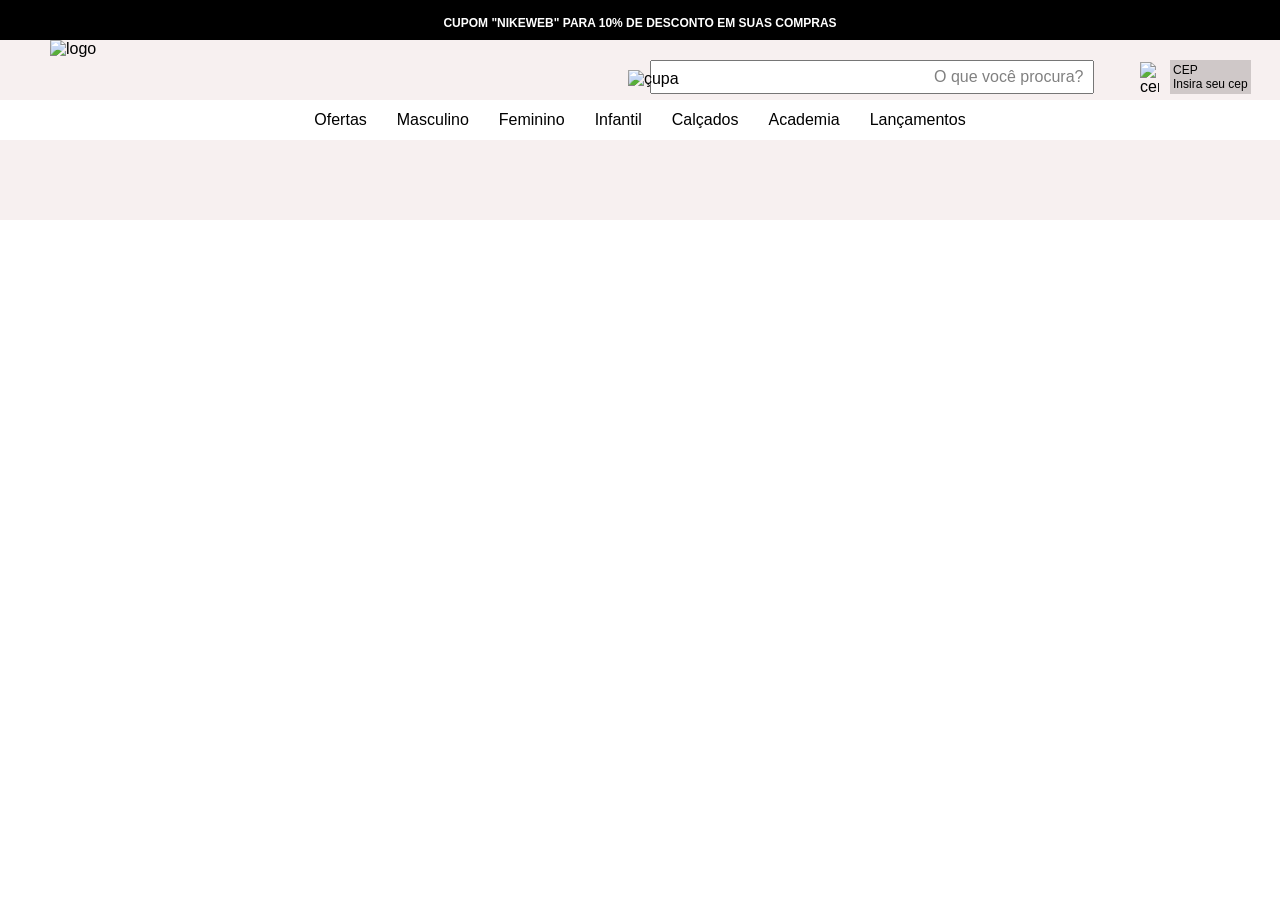
==== menu.html @ 57177dfc "criaçao da branch ofertas" ====
<!DOCTYPE html>
<html lang="pt-br">
<head>
    <meta charset="UTF-8">
    <meta name="viewport" content="width=device-width, initial-scale=1.0">
    <title>Nike.com</title>
    <link rel = "stylesheet" href="css/menu.css">
    <link rel ="shortcut icon" href="Site__Nike.html/imagens/camisa.jfif">
</head>
<body>
    <header>
        <div class="cabecalhopreto">
            <div class = "cupom">
                <h1><b>CUPOM "NIKEWEB" PARA 10% DE DESCONTO EM SUAS COMPRAS</b></h1>
            </div>

        </div>
        <div class= "cabecalhobranco">
            <img class = "logo" src="../Site__Nike.html/imagens/nike.png" alt = "logo">
            <input class="pesquisa" type="email"><a class="pesquisa1" href="#" target="_blank">O que você procura?</a>
            <img class="lupa" src="../Site__Nike.html/imagens/lupa.png" alt="çupa">
            <img class="cep" src="../Site__Nike.html/imagens/localização.png" alt="cep">
            <div class="cep1">
                <p><a class= "cep2" href="#" target=_blank >CEP</a></p>
                <p><a class="cep2" href="#" target=_blank >Insira seu cep</a></p>
            </div>
            <a href="#" ><img class="brasil" src="../Site__Nike.html/imagens/brasilflag.png" alt = "Brasilflag"></a>
        </div>
        <div class="menu">
            <div><a class="link1" href="ofertas.html" target="_blank">Ofertas</a></div>
            <div><a class="link1" href="#" target="_blank">Masculino</a></div>
            <div><a class="link1" href="#" target="_blank">Feminino</a></div>
            <div><a class="link1" href="#" target="_blank">Infantil</a></div>
            <div><a class="link1" href="#" target="_blank">Calçados</a></div>
            <div><a class="link1" href="#" target="_blank">Academia</a></div>
            <div><a class="link1" href="#" target="_blank">Lançamentos</a></div>
        </div>
        <div class="publicidade">

        </div>

    </header>

    <main>

    </main>

    <footer>

    </footer>
    
</body>
</html>
---- css/menu.css ----
*{
    margin:0px;
    padding:0px;
    box-sizing: 0px;
}
body {
    font-family: Arial, Helvetica, sans-serif;
}
.cabecalhopreto{
    position: relative;
    background-color: black;
    height: 40px;
}
.cupom{
    position: relative;
    color: white;
    font-size: 6px;
    display: flex;
    align-items: center;
    justify-content: center;
    top:15.5px

    
}
.cabecalhobranco{
    position: relative;
    background-color: rgb(247, 240, 240);
    height: 60px;
}
.logo {
    position: absolute;
    width:5%;
    height:120%;
    left:50px;
}
.lupa{
    position:relative;
    width: 1%;
    height:25%;
    top:22px;
    left:30px;
}
.pesquisa{
    position: relative;
    left:650px;
    height: 30px;
    width: 440px;
    top:20px;
    
}
.cep{
    position:absolute;
    width: 1.5%;
    height:50%;
    left:1140px;
    top:22px;
}
.cep1{
    position:absolute;
    font-size:12px;
    left:1170px;
    top:20px;
    padding: 3px;
    background-color:rgb(207, 200, 200);
}
.cep2{
    color:black;
    text-decoration: none;
}
.cep2:hover{
    color:red
}
.brasil{
    position: absolute;
    width: 2%;
    height: 30%;
    left:1300px;
    top:25px;

}
.pesquisa1{
    position: relative;
    left:490px;
    top:20px;
    text-decoration: none;
    color:gray;
}
.menu{
    position: relative;
    background-color: white;
    height:40px;
    display: flex;
    flex-direction: row;
    flex-wrap: wrap;
    justify-content: center;
    align-items: center;
}
.link1{
    margin: 10px;
    padding: 5px;
    
    color: black;
    text-decoration: none;

}
.link1:hover{
    background-color: rgb(204, 193, 193);
    color:rgb(245, 9, 9)


}
.publicidade{
    position: relative;
    background-color: rgb(247, 240, 240);
    height:80px;
    
}
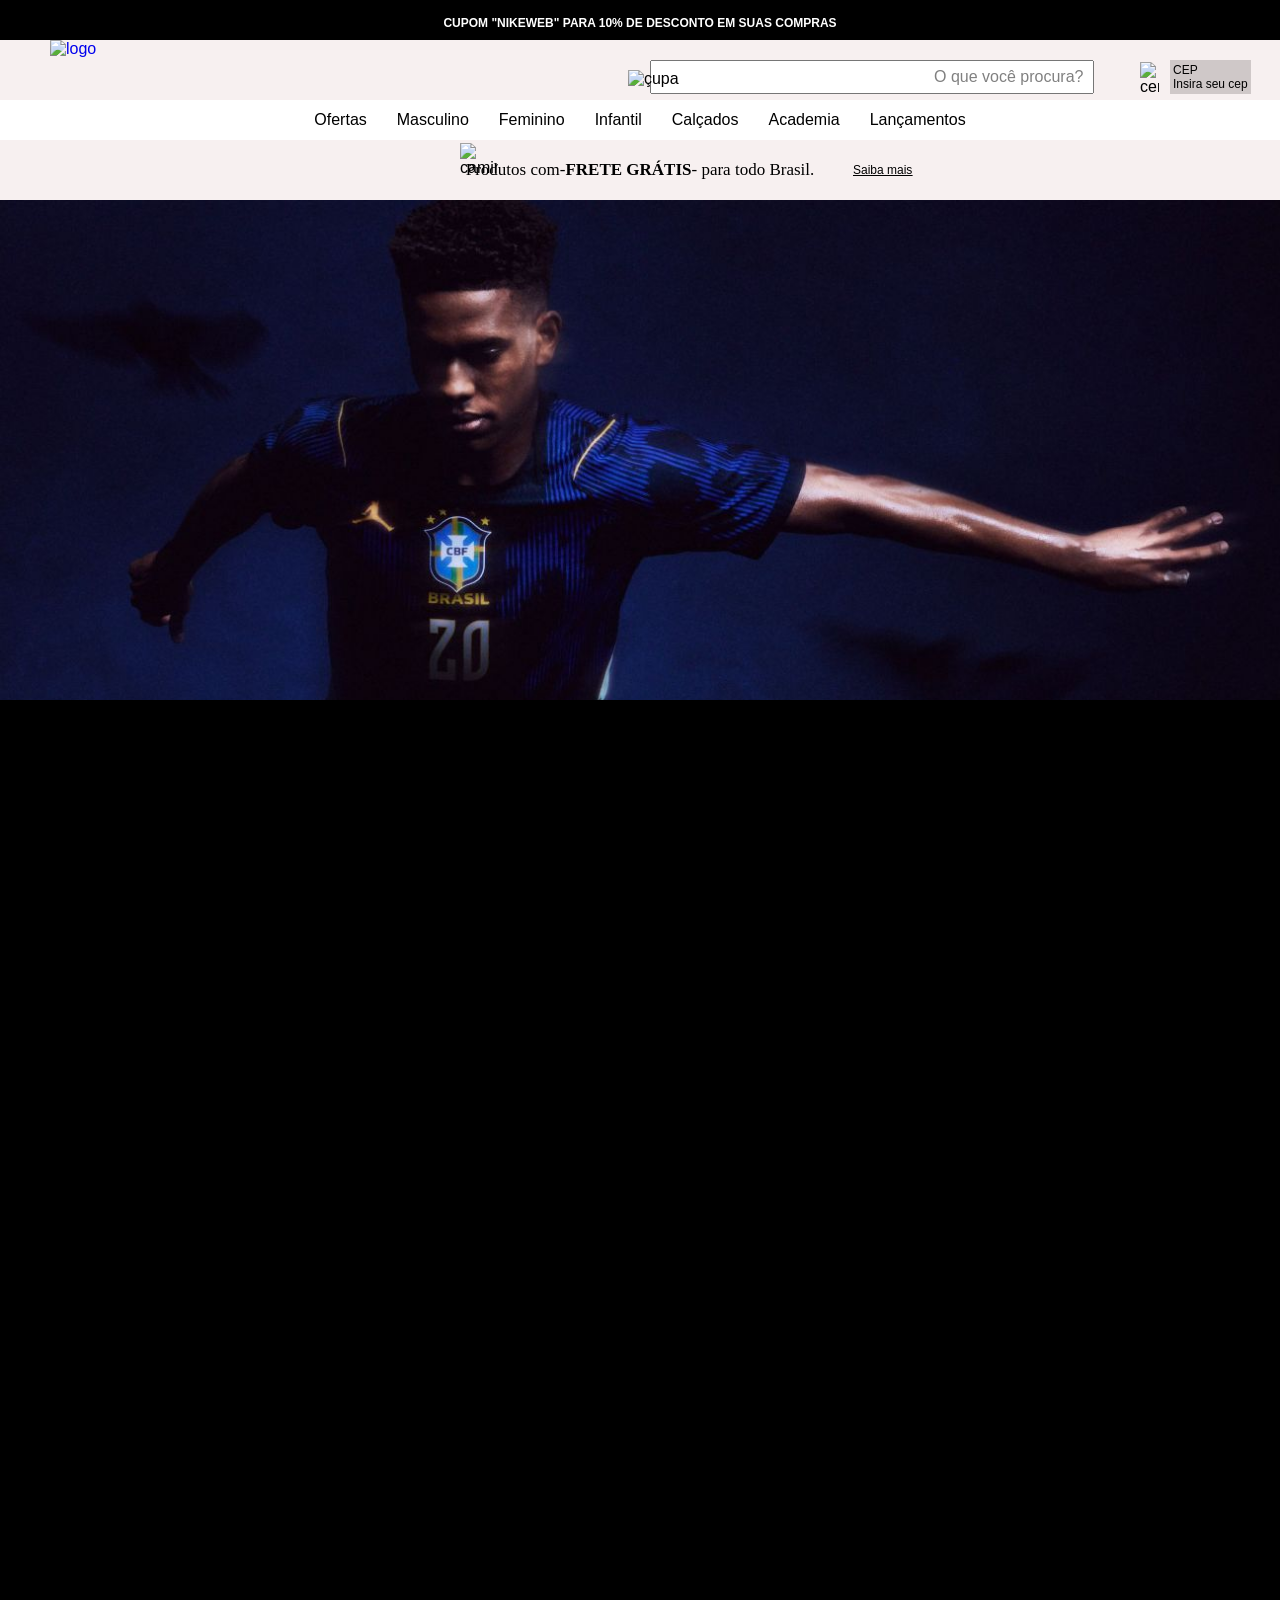
==== commit de4a544c: "desenvolvendo" ====
--- a/menu.html
+++ b/menu.html
@@ -16,7 +16,7 @@
 
         </div>
         <div class= "cabecalhobranco">
-            <img class = "logo" src="../Site__Nike.html/imagens/nike.png" alt = "logo">
+            <a href="menu.html"><img class="logo" src = "../Site__Nike.html/imagens/nike.png" alt="logo"></a> 
             <input class="pesquisa" type="email"><a class="pesquisa1" href="#" target="_blank">O que você procura?</a>
             <img class="lupa" src="../Site__Nike.html/imagens/lupa.png" alt="çupa">
             <img class="cep" src="../Site__Nike.html/imagens/localização.png" alt="cep">
@@ -27,7 +27,7 @@
             <a href="#" ><img class="brasil" src="../Site__Nike.html/imagens/brasilflag.png" alt = "Brasilflag"></a>
         </div>
         <div class="menu">
-            <div><a class="link1" href="ofertas.html" target="_blank">Ofertas</a></div>
+            <div><a class="link1" href="#" target="_blank">Ofertas</a></div>
             <div><a class="link1" href="#" target="_blank">Masculino</a></div>
             <div><a class="link1" href="#" target="_blank">Feminino</a></div>
             <div><a class="link1" href="#" target="_blank">Infantil</a></div>
@@ -36,16 +36,22 @@
             <div><a class="link1" href="#" target="_blank">Lançamentos</a></div>
         </div>
         <div class="publicidade">
+            <img class = "caminhao" src = "../Site__Nike.html/imagens/caminhao.png" alt="caminhao">
+            <div class = "frete">Produtos com- <b>FRETE GRÁTIS</b>- para todo Brasil.</div>
+            <div class="saibamais"><a class = "saibamais1" href="#" target="_blank"><ins>Saiba mais</ins></a></div>
 
         </div>
 
     </header>
 
     <main>
+        <div class="banner">
+
+        </div>
 
     </main>
 
-    <footer>
+    <footer class="rodape">
 
     </footer>
     
--- a/css/menu.css
+++ b/css/menu.css
@@ -2,9 +2,11 @@
     margin:0px;
     padding:0px;
     box-sizing: 0px;
-}
+   }
+
 body {
     font-family: Arial, Helvetica, sans-serif;
+    overflow-x: hidden;
 }
 .cabecalhopreto{
     position: relative;
@@ -112,6 +114,44 @@
 .publicidade{
     position: relative;
     background-color: rgb(247, 240, 240);
-    height:80px;
+    height:60px;  
     
+}
+.caminhao{
+    position: absolute;
+    width: 3%;
+    height:90%;
+    left: 460px;
+    top:3px
+}
+.frete{
+    position: relative;
+    display: flex;
+    justify-content: center;
+    align-items: center;
+    font-size:17px;
+    font-family: 'Times New Roman', Times, serif;
+    top:20px;
+}
+.saibamais{
+    position: relative;
+    left:853px;
+    top:3px;
+    font-size:12px;
+    color: black;
+}
+.saibamais1{
+    color:black;
+}
+.banner{
+    position: relative;
+    height: 500px;
+    background-image: url("../imagens/camisa.jfif");
+    background-repeat: no-repeat;
+    background-size: cover;
+    background-attachment: inherit;
+}
+.rodape{
+    height:900px;
+    background-color: black;
 }
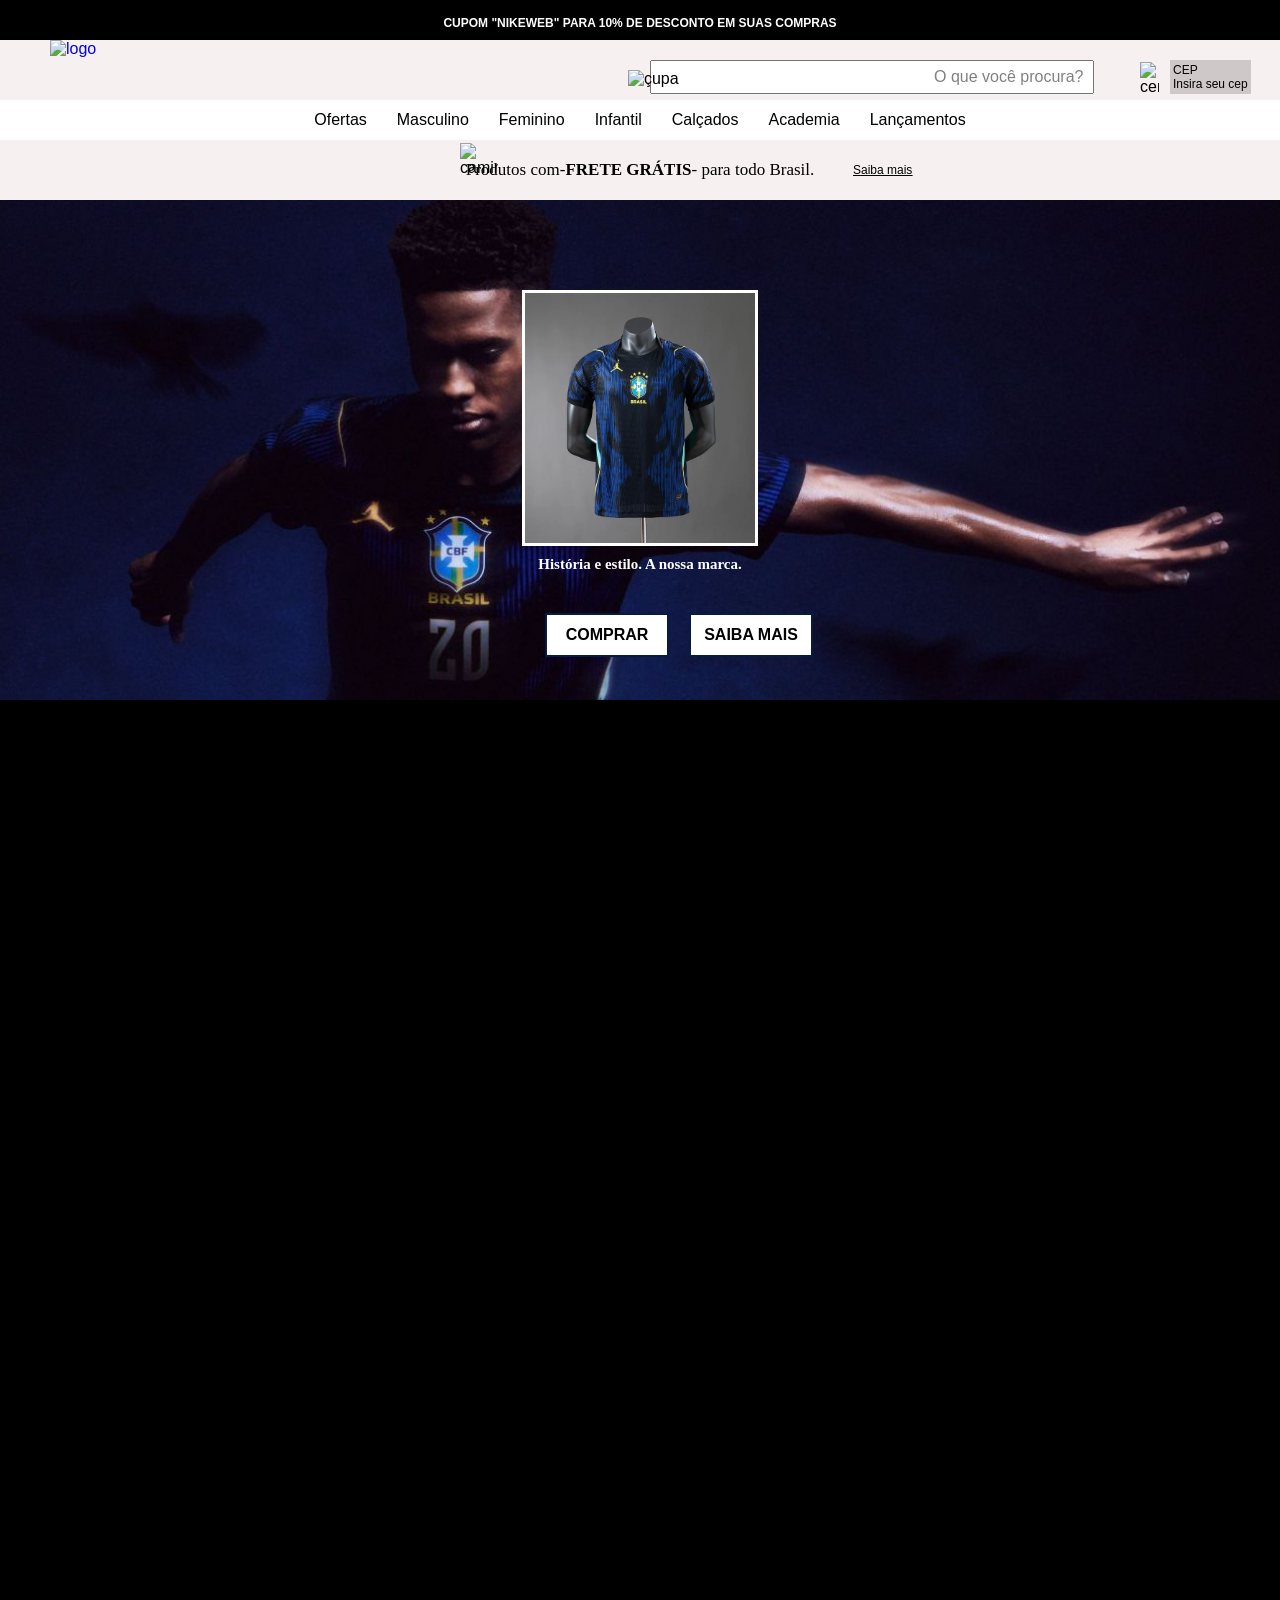
==== commit 8c351a24: "adiçao de elementos" ====
--- a/menu.html
+++ b/menu.html
@@ -46,6 +46,12 @@
 
     <main>
         <div class="banner">
+            <img class="camisabanner" src="imagens/camizaazul3.webp" alt="camisa azul">
+            <div class = "bannertexto"><b>História e estilo. A nossa marca.</b></div>
+            <div class="capitalismo">
+                <div class="comprar"><a class ="linkcapitalismo"href="#" target="_blank"><b>COMPRAR</b></a></div>
+                <div class="comprar"><a class ="linkcapitalismo"href="#" target="_blank"><b>SAIBA MAIS</b></a></div>
+            </div>
 
         </div>
 
--- a/css/menu.css
+++ b/css/menu.css
@@ -151,6 +151,56 @@
     background-size: cover;
     background-attachment: inherit;
 }
+.camisabanner{
+    position: relative;
+    width: 18%;
+    height:50%;
+    display: flex;
+    margin: 0% auto;
+    justify-content: center;
+    align-items: center;
+    top:90px;
+    border: 3px solid rgb(255, 255, 255);
+
+}
+.bannertexto{
+    position: relative;
+    margin: 0% auto;
+    color: white;
+    font-family:'Times New Roman', Times, serif;
+    display: flex;
+    justify-content: center;
+    align-items: center;
+    font-size: 15px;
+    top:100px;
+}
+.capitalismo{
+    display: flex;
+    flex-direction: row;
+}
+.comprar{
+    position: relative;
+    background-color: white;
+    width: 100px;
+    height:20px;
+    padding: 10px;
+    margin: 10px;
+    left:535px;
+    top:130px;
+    display:flex;
+    flex-direction: row;
+    align-items: center;
+    justify-content: center;
+    border:2px solid rgb(7, 27, 65);
+
+}
+.linkcapitalismo{
+    text-decoration: none;
+    color:black
+}
+.linkcapitalismo:hover {
+    color: blue;
+}
 .rodape{
     height:900px;
     background-color: black;
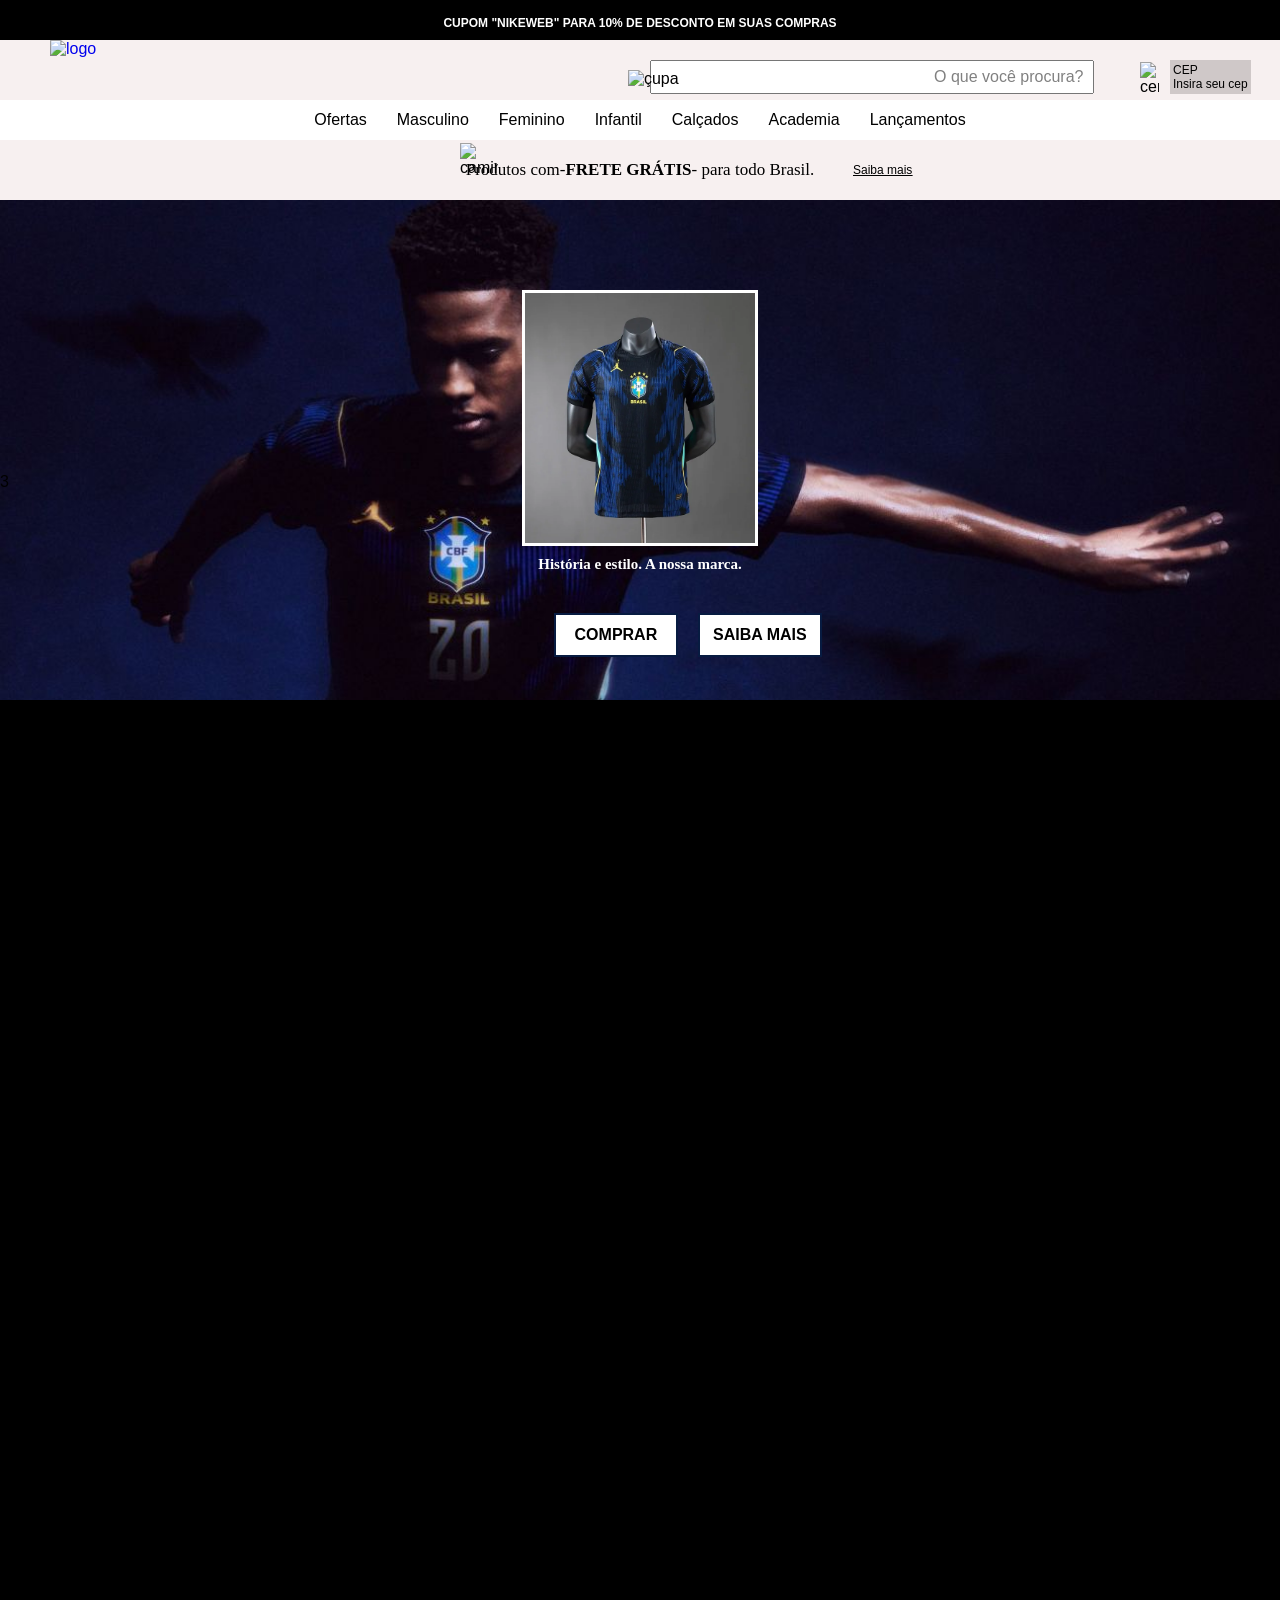
==== commit e3749e66: "mudanças" ====
--- a/menu.html
+++ b/menu.html
@@ -48,7 +48,7 @@
         <div class="banner">
             <img class="camisabanner" src="imagens/camizaazul3.webp" alt="camisa azul">
             <div class = "bannertexto"><b>História e estilo. A nossa marca.</b></div>
-            <div class="capitalismo">
+            <div class="capitalismo">3
                 <div class="comprar"><a class ="linkcapitalismo"href="#" target="_blank"><b>COMPRAR</b></a></div>
                 <div class="comprar"><a class ="linkcapitalismo"href="#" target="_blank"><b>SAIBA MAIS</b></a></div>
             </div>
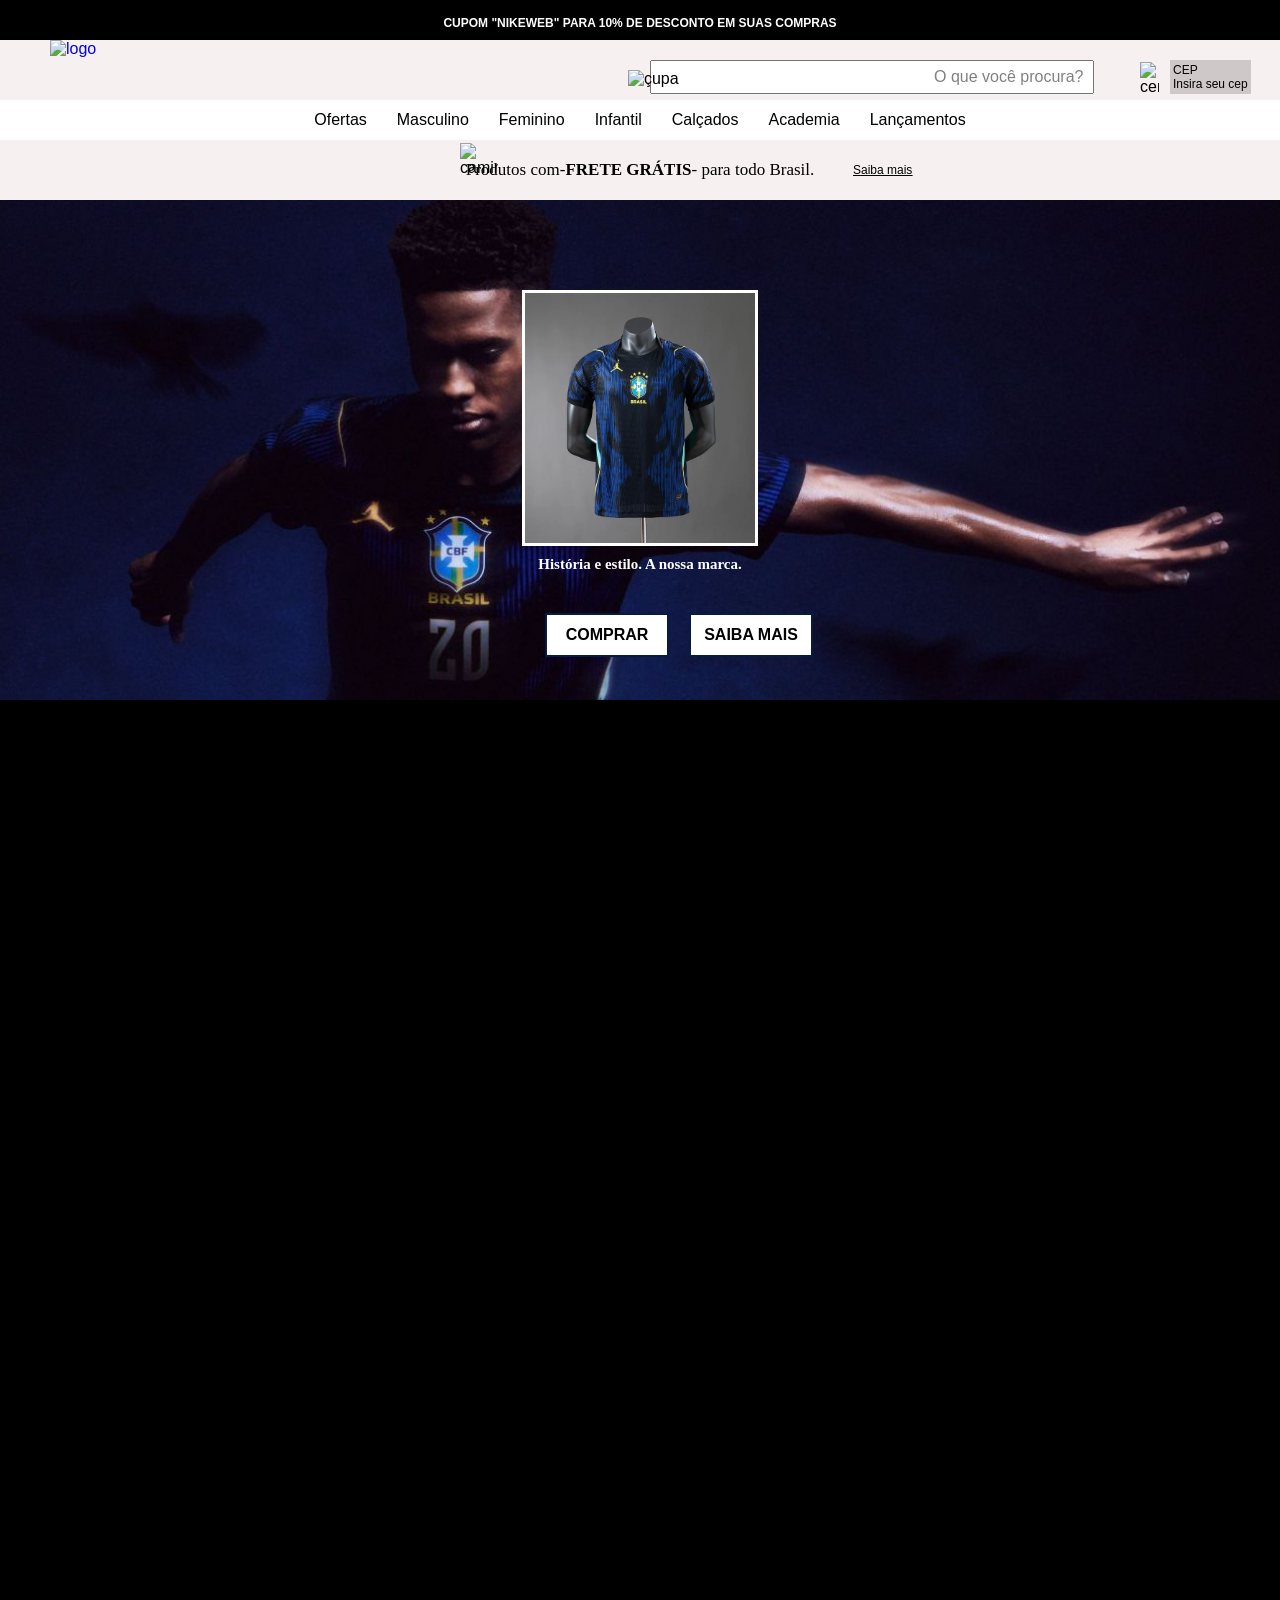
==== commit 7ab60f8b: "teste" ====
--- a/menu.html
+++ b/menu.html
@@ -48,7 +48,7 @@
         <div class="banner">
             <img class="camisabanner" src="imagens/camizaazul3.webp" alt="camisa azul">
             <div class = "bannertexto"><b>História e estilo. A nossa marca.</b></div>
-            <div class="capitalismo">3
+            <div class="capitalismo">
                 <div class="comprar"><a class ="linkcapitalismo"href="#" target="_blank"><b>COMPRAR</b></a></div>
                 <div class="comprar"><a class ="linkcapitalismo"href="#" target="_blank"><b>SAIBA MAIS</b></a></div>
             </div>
@@ -60,6 +60,6 @@
     <footer class="rodape">
 
     </footer>
-    
+    <script src="js/menu.js"></script>
 </body>
 </html>
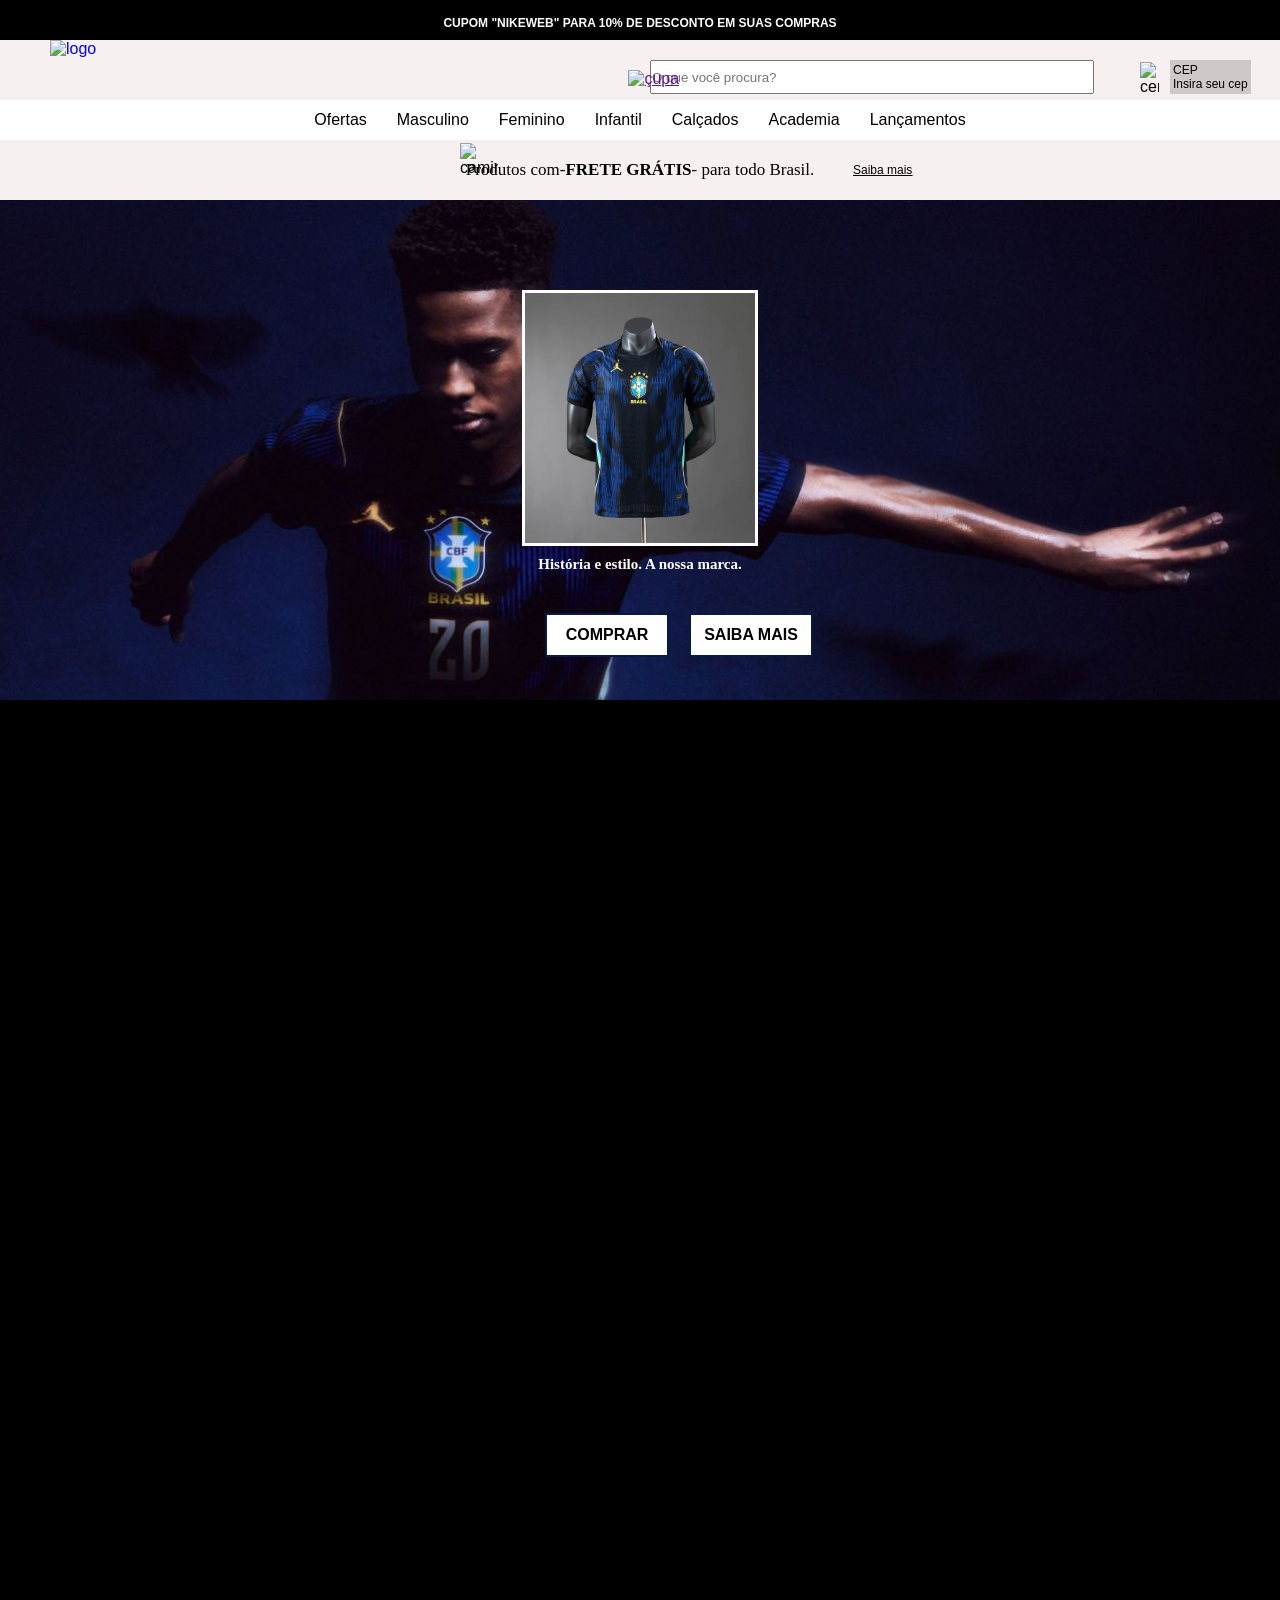
==== commit 88ade2ee: "mudanças rapidas" ====
--- a/menu.html
+++ b/menu.html
@@ -17,14 +17,15 @@
         </div>
         <div class= "cabecalhobranco">
             <a href="menu.html"><img class="logo" src = "../Site__Nike.html/imagens/nike.png" alt="logo"></a> 
-            <input class="pesquisa" type="email"><a class="pesquisa1" href="#" target="_blank">O que você procura?</a>
-            <img class="lupa" src="../Site__Nike.html/imagens/lupa.png" alt="çupa">
+            <input class="pesquisa" type="email" placeholder="O que você procura?" maxlength="20" required autocomplete="off" >
+            <a class="lupapesquisa" href="" target="_blank"><img class="lupa" src="../Site__Nike.html/imagens/lupa.png" alt="çupa"></a>
             <img class="cep" src="../Site__Nike.html/imagens/localização.png" alt="cep">
             <div class="cep1">
                 <p><a class= "cep2" href="#" target=_blank >CEP</a></p>
                 <p><a class="cep2" href="#" target=_blank >Insira seu cep</a></p>
             </div>
             <a href="#" ><img class="brasil" src="../Site__Nike.html/imagens/brasilflag.png" alt = "Brasilflag"></a>
+            
         </div>
         <div class="menu">
             <div><a class="link1" href="#" target="_blank">Ofertas</a></div>
--- a/css/menu.css
+++ b/css/menu.css
@@ -40,7 +40,7 @@
     width: 1%;
     height:25%;
     top:22px;
-    left:30px;
+    left:180px;
 }
 .pesquisa{
     position: relative;
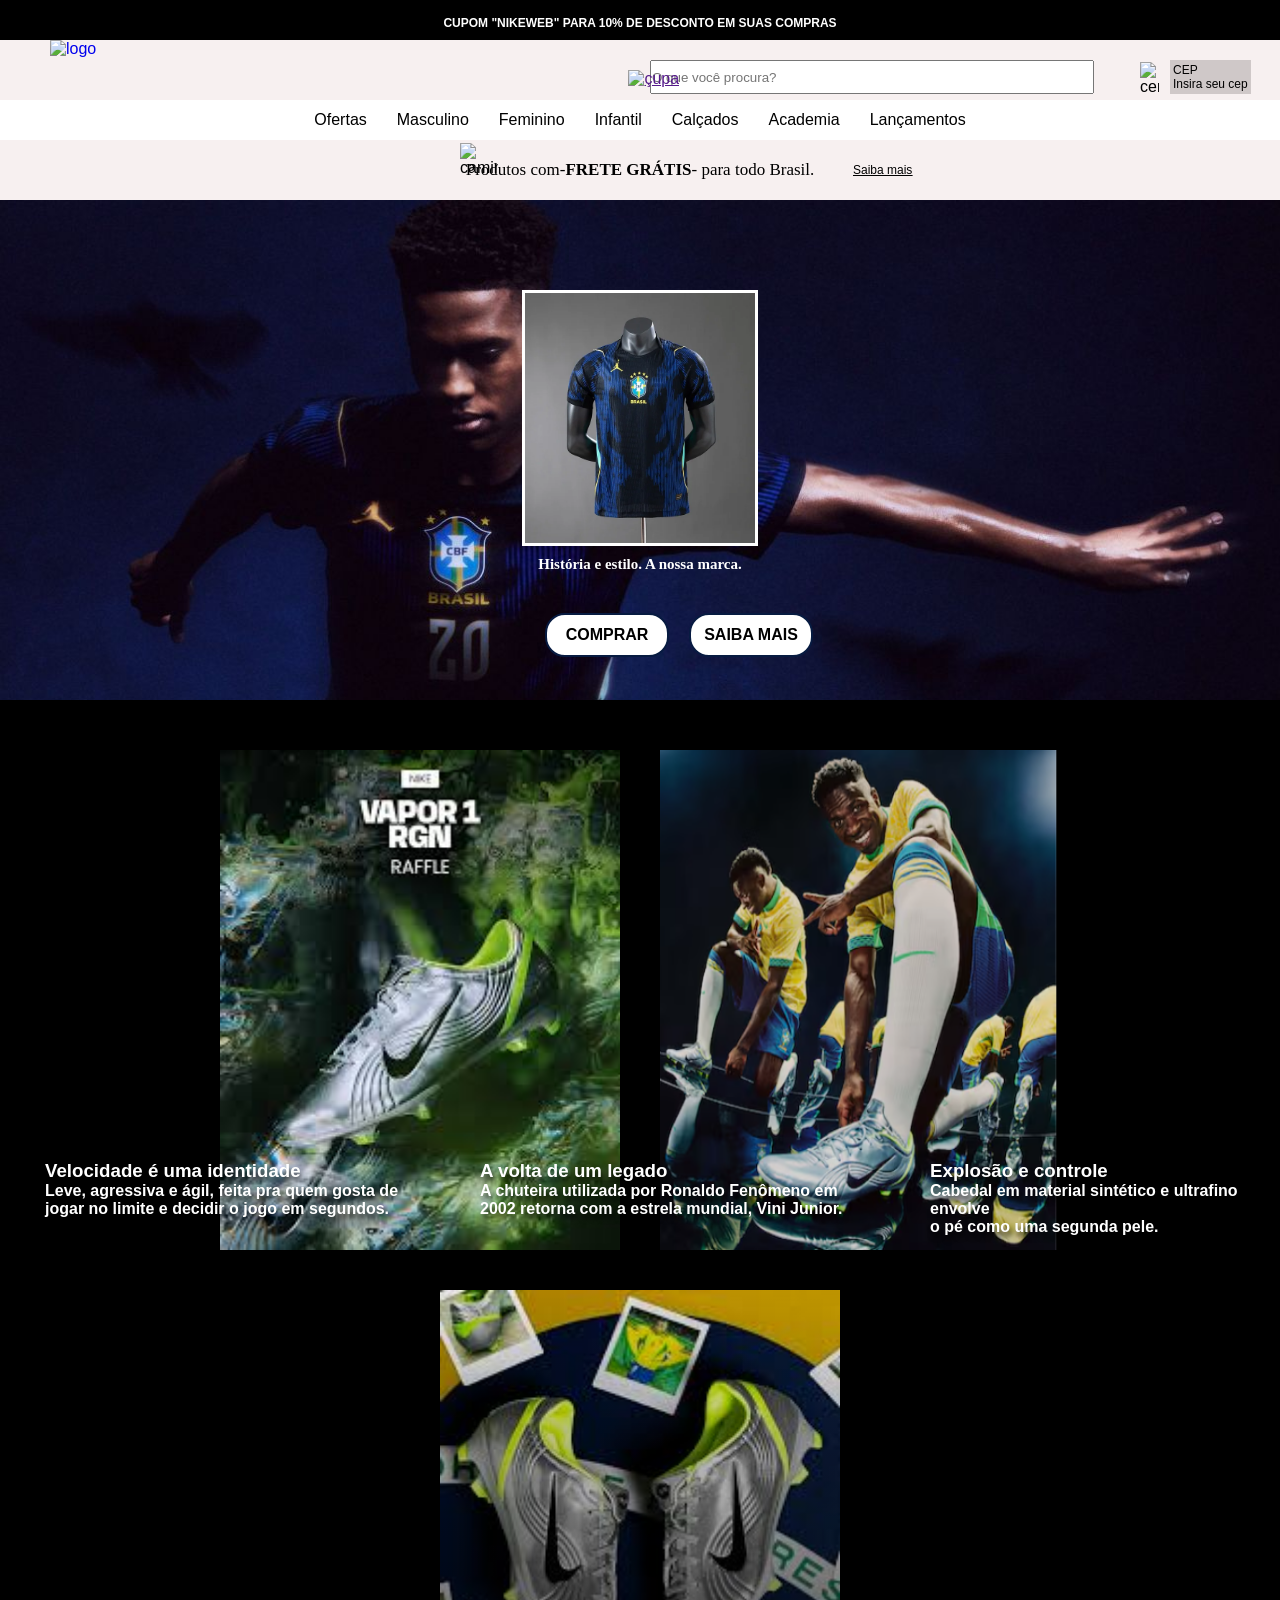
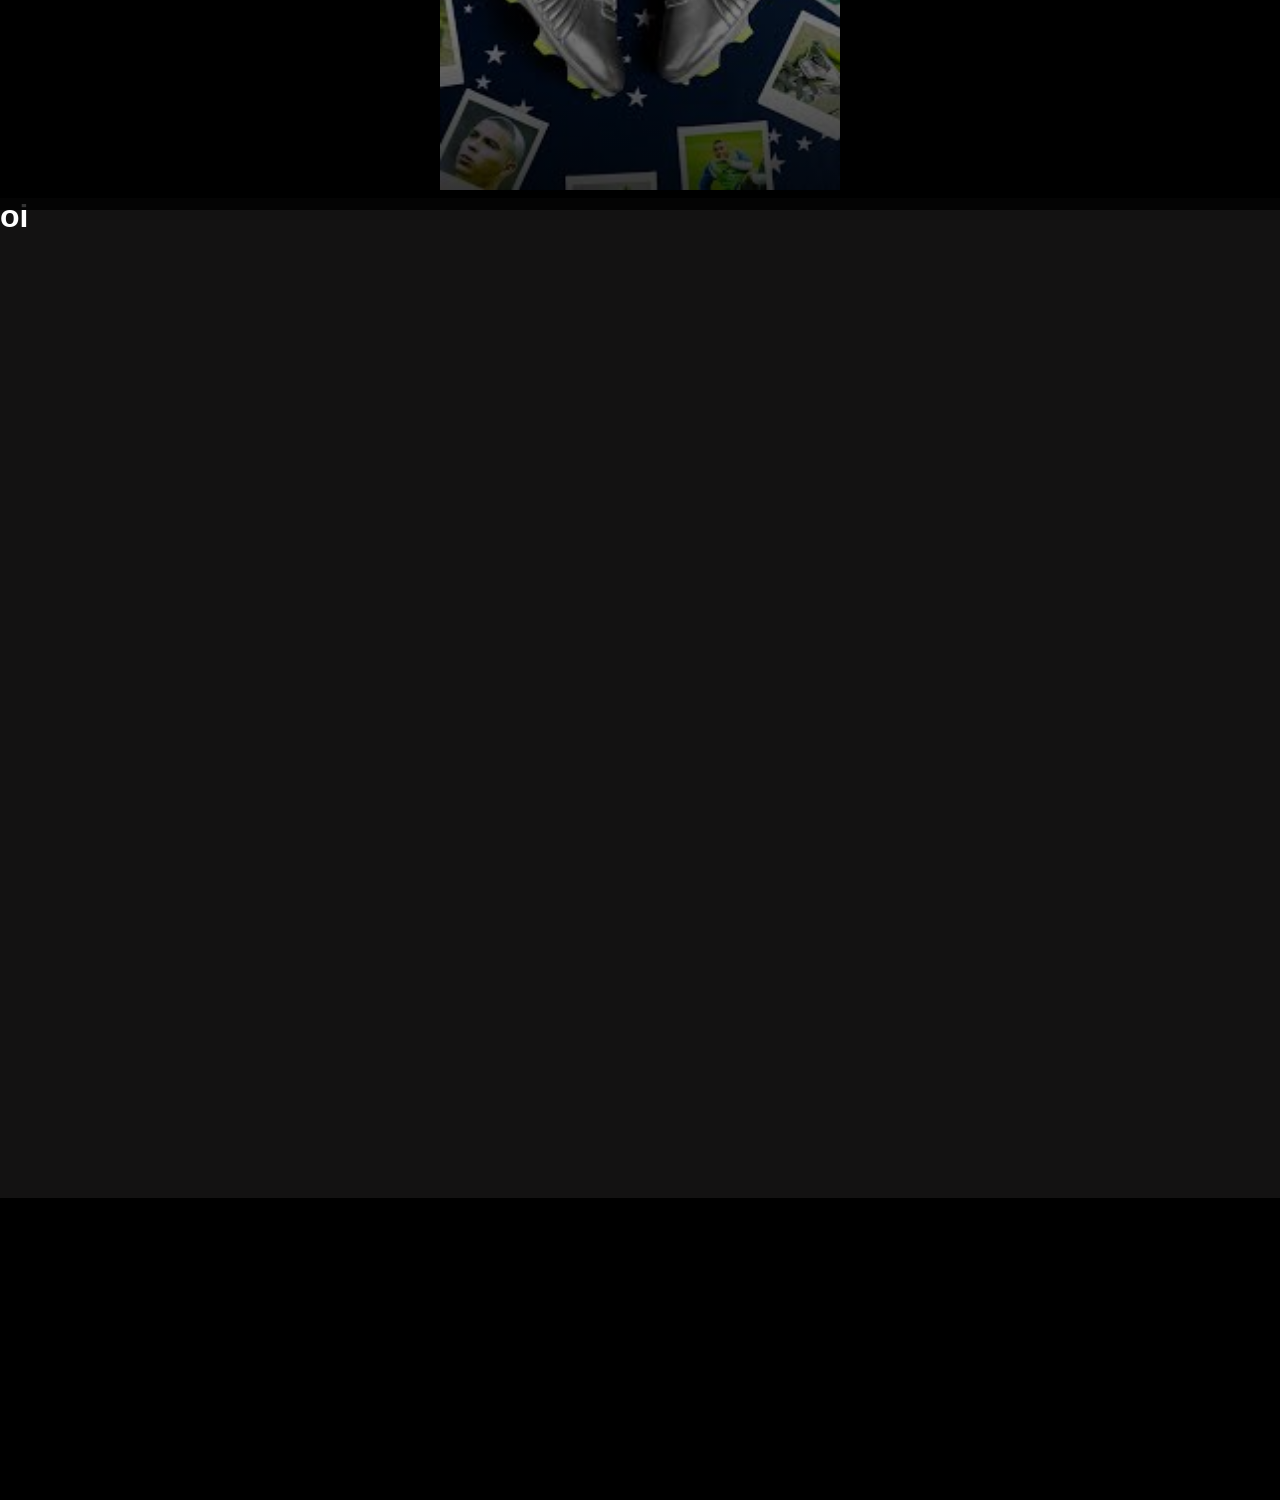
==== commit cb005198: "adição de novos conteúdos no menu" ====
--- a/menu.html
+++ b/menu.html
@@ -5,7 +5,7 @@
     <meta name="viewport" content="width=device-width, initial-scale=1.0">
     <title>Nike.com</title>
     <link rel = "stylesheet" href="css/menu.css">
-    <link rel ="shortcut icon" href="Site__Nike.html/imagens/camisa.jfif">
+    <link rel ="shortcut icon" href="imagens/nikeshortcut.jpg" type="image/png">
 </head>
 <body>
     <header>
@@ -45,7 +45,7 @@
 
     </header>
 
-    <main>
+    <main class="meio">
         <div class="banner">
             <img class="camisabanner" src="imagens/camizaazul3.webp" alt="camisa azul">
             <div class = "bannertexto"><b>História e estilo. A nossa marca.</b></div>
@@ -53,8 +53,35 @@
                 <div class="comprar"><a class ="linkcapitalismo"href="#" target="_blank"><b>COMPRAR</b></a></div>
                 <div class="comprar"><a class ="linkcapitalismo"href="#" target="_blank"><b>SAIBA MAIS</b></a></div>
             </div>
-
         </div>
+        
+       
+        <div class="carrosel">
+            <img class="chuteira" src="imagens/chuteira2.jfif">
+            <div class="texto0">
+                <h3><b>Velocidade é uma identidade</b></h3>
+                <p><b>Leve, agressiva e ágil, feita pra quem gosta de</b></p>
+                <p><b>jogar no limite e decidir o jogo em segundos.</b></p>
+            </div>
+            <img class="chuteira" src="imagens/chuteira1.png">
+            <div class="texto1">
+                <h3><b>A volta de um legado</b></h1>
+                <p><b>A chuteira utilizada por Ronaldo Fenômeno 
+                em</b></p>
+                <p><b>2002 retorna com a estrela mundial, Vini Junior.</b></p>
+            </div>
+            <img class="chuteira" src="imagens/chuteira4.jfif"></img>
+            <div class="texto2">
+                <h3><b>Explosão e controle</b></h3>
+                <p><b>Cabedal em material sintético e ultrafino envolve</b></p>
+                <p><b>o pé como uma segunda pele.</b></p>
+            </div>
+        </div>
+        <br>
+        <div class="produtos">
+            <h1>oi</h1>
+        </div>
+    
 
     </main>
 
--- a/css/menu.css
+++ b/css/menu.css
@@ -142,6 +142,11 @@
 }
 .saibamais1{
     color:black;
+}
+.meio{
+    background-color: black;
+    position: relative;
+    height:2000px;
 }
 .banner{
     position: relative;
@@ -192,6 +197,7 @@
     align-items: center;
     justify-content: center;
     border:2px solid rgb(7, 27, 65);
+    border-radius: 20px;
 
 }
 .linkcapitalismo{
@@ -204,4 +210,68 @@
 .rodape{
     height:900px;
     background-color: black;
+}
+.carrosel{
+    position: relative;
+    display: flex;
+    flex-wrap: wrap;
+    justify-content: center;
+    top:30px;
+    background-color: rgb(0, 0, 0);
+    overflow: hidden;
+    
+}
+.chuteira{
+    position: relative;
+    width:400px;
+    height:500px;
+    margin:20px;
+    display: block;
+}
+.carrosel::after{
+    content: "";
+    position: absolute;
+    left: 0;
+    bottom: 0;
+    width: 100%;
+    height:50%;
+    background: linear-gradient(
+        to top,
+        rgba(0,0,0,0.8),
+        rgba(0,0,0,0)
+
+    );
+    z-index: 1;
+}
+   
+.texto0{
+    position: absolute;
+    left:45px;
+    top:430px;
+    color:white;
+    text-shadow: 2px 5px 5px rgba(0,0,0,0.7);
+    z-index: 2;
+}
+
+.texto1{
+    position: absolute;
+    left:480px;
+    top:430px;
+    color: white;
+    text-shadow: 2px 5px 5px rgba(0, 0, 0, 0.7);
+    z-index: 2;
+}
+.texto2{
+    position: absolute;
+    left:930px;
+    top:430px;
+    color:white;
+    text-shadow: 2px 5px 5px rgba(0,0,0,0.7);
+    z-index: 2;
+}
+.produtos{
+    background-color: rgb(19, 18, 18);
+    position: relative;
+    color: white;
+    height: 1000px;
 }
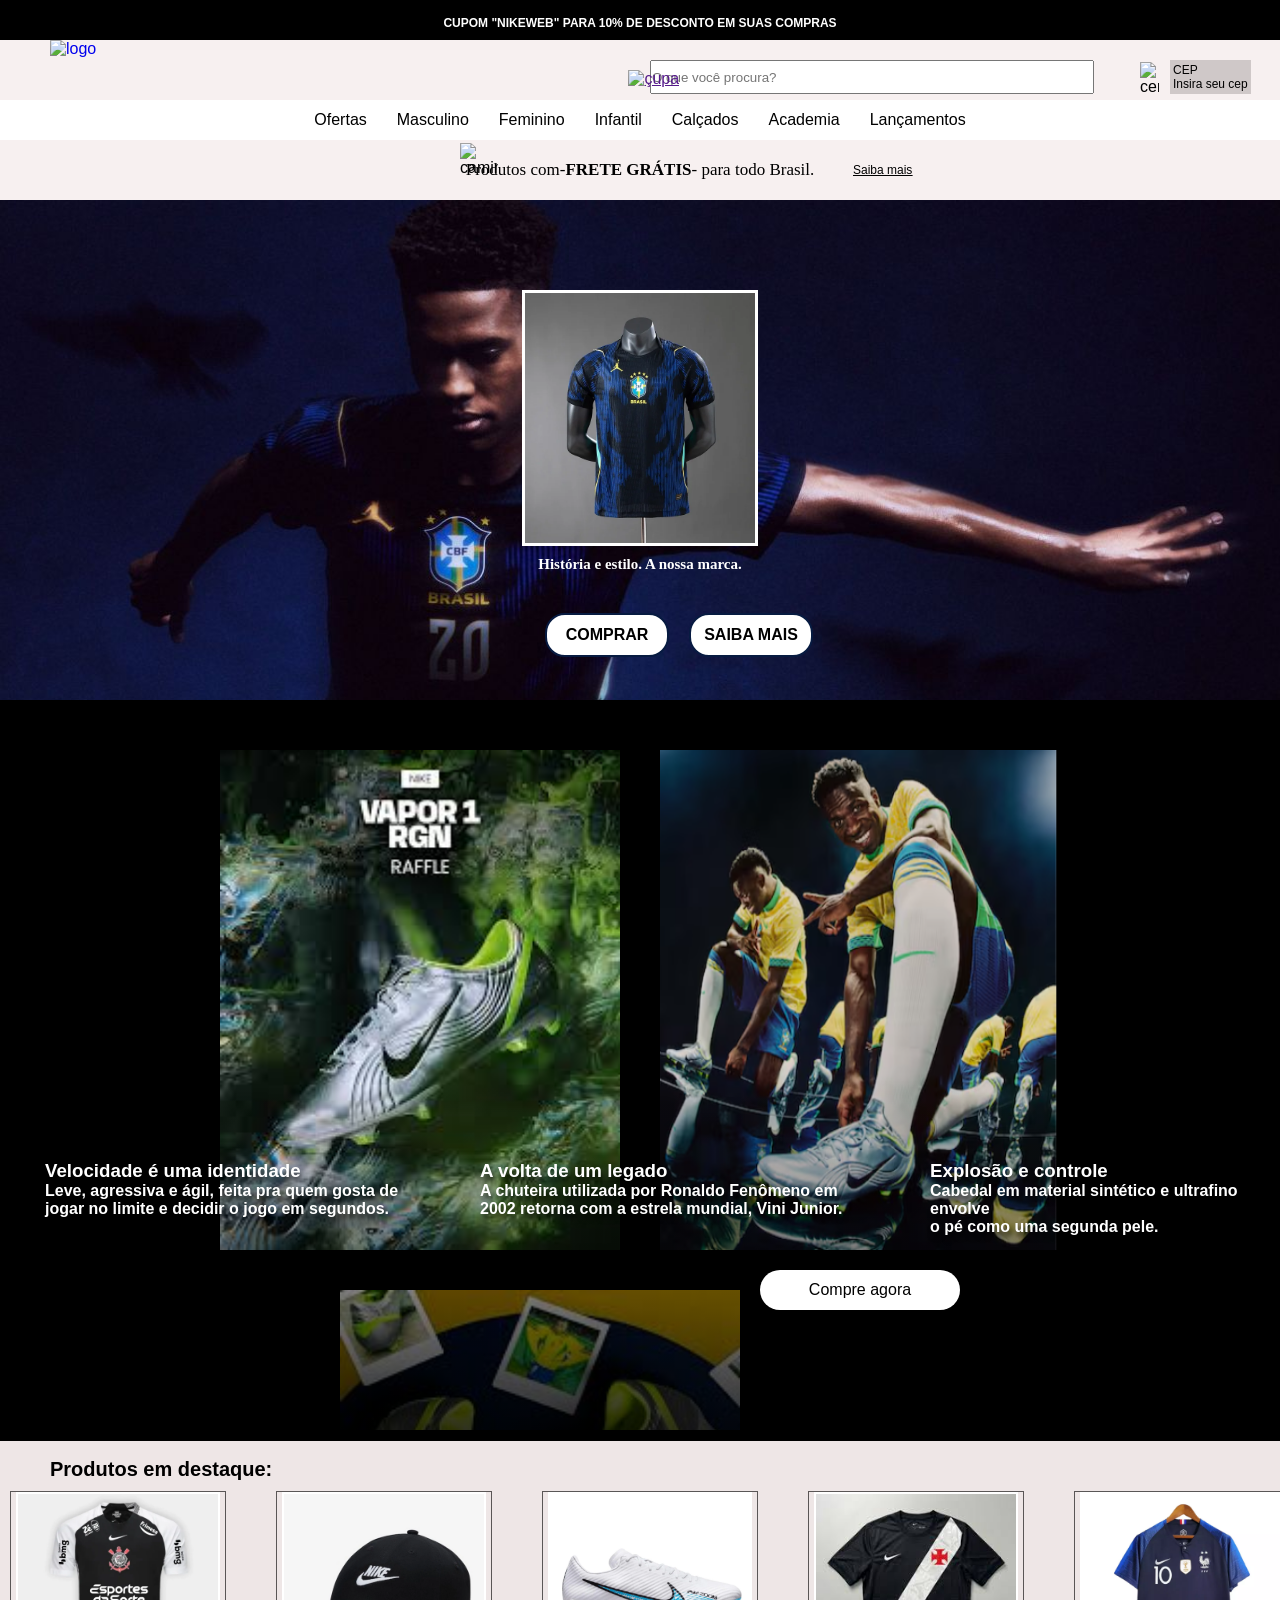
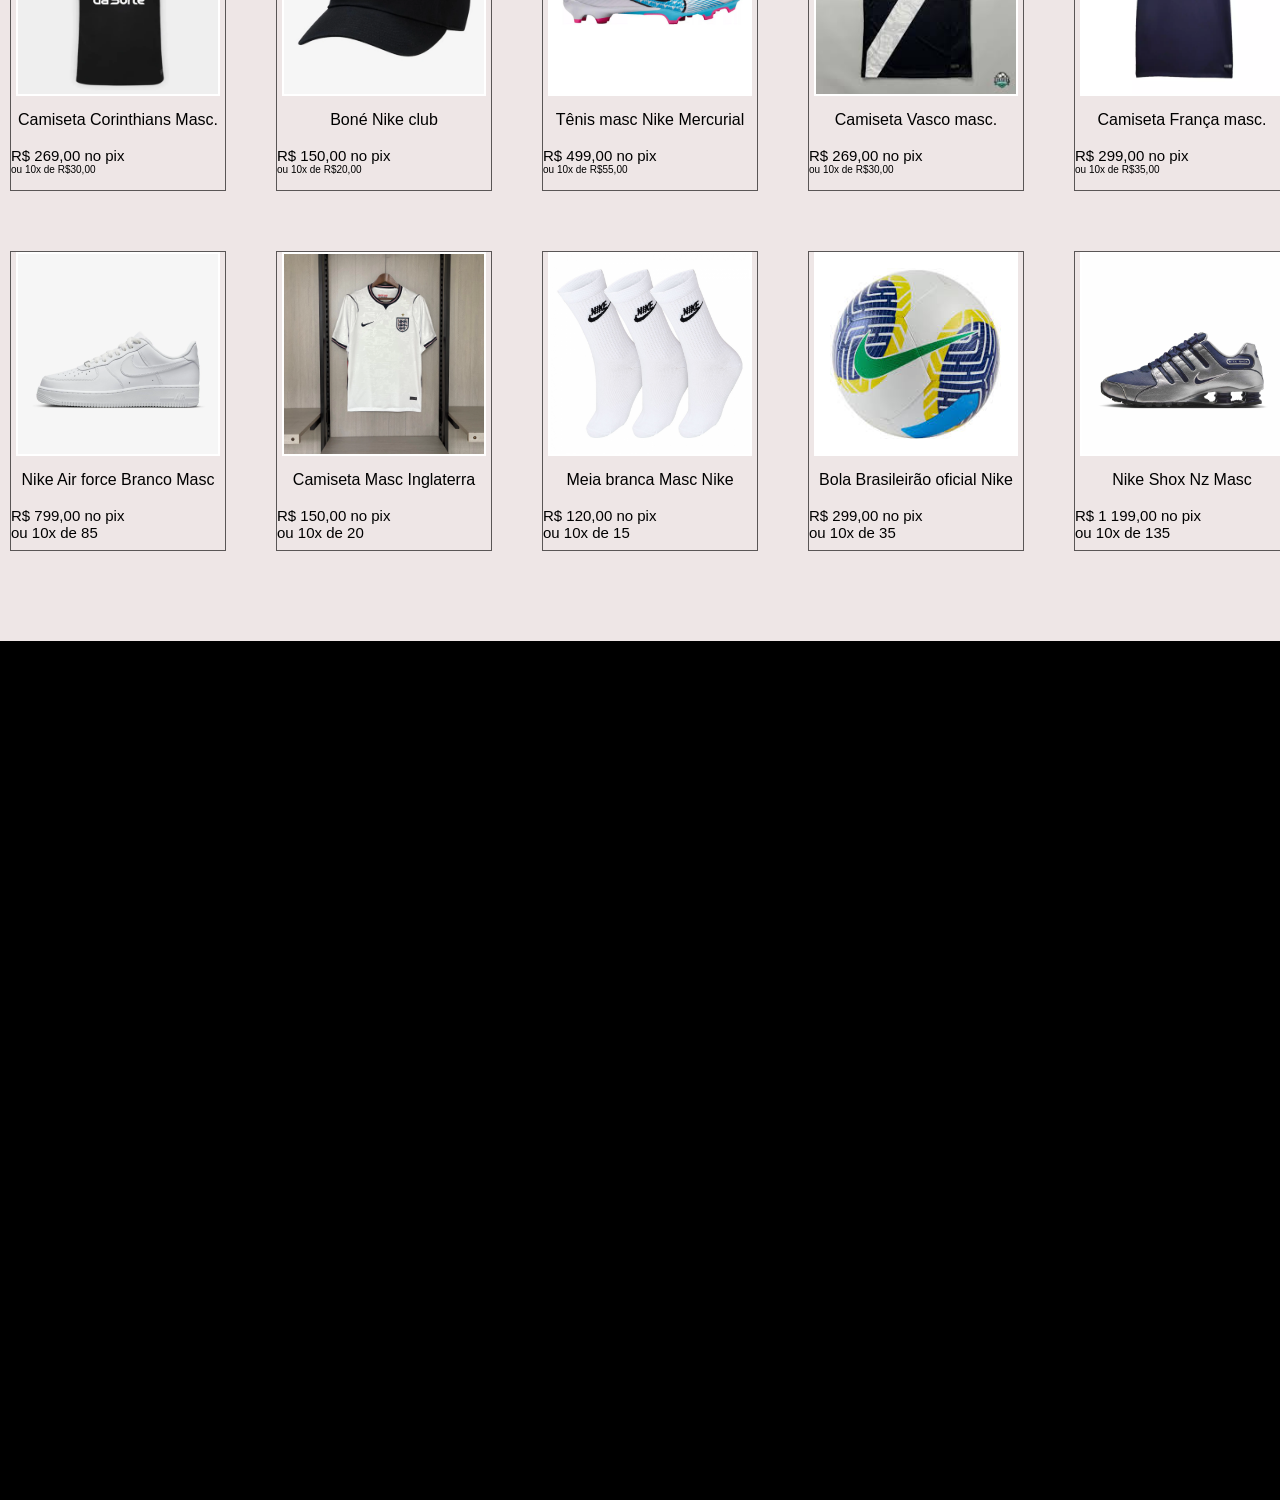
==== commit 9078521f: "fiz muita coisa se fosse falar meu read.me ficaria muito longo haha" ====
--- a/menu.html
+++ b/menu.html
@@ -1,31 +1,35 @@
 <!DOCTYPE html>
 <html lang="pt-br">
+
 <head>
     <meta charset="UTF-8">
     <meta name="viewport" content="width=device-width, initial-scale=1.0">
     <title>Nike.com</title>
-    <link rel = "stylesheet" href="css/menu.css">
-    <link rel ="shortcut icon" href="imagens/nikeshortcut.jpg" type="image/png">
+    <link rel="stylesheet" href="css/menu.css">
+    <link rel="shortcut icon" href="imagens/nikeshortcut.jpg" type="image/png">
 </head>
+
 <body>
     <header>
         <div class="cabecalhopreto">
-            <div class = "cupom">
+            <div class="cupom">
                 <h1><b>CUPOM "NIKEWEB" PARA 10% DE DESCONTO EM SUAS COMPRAS</b></h1>
             </div>
 
         </div>
-        <div class= "cabecalhobranco">
-            <a href="menu.html"><img class="logo" src = "../Site__Nike.html/imagens/nike.png" alt="logo"></a> 
-            <input class="pesquisa" type="email" placeholder="O que você procura?" maxlength="20" required autocomplete="off" >
-            <a class="lupapesquisa" href="" target="_blank"><img class="lupa" src="../Site__Nike.html/imagens/lupa.png" alt="çupa"></a>
+        <div class="cabecalhobranco">
+            <a href="menu.html"><img class="logo" src="../Site__Nike.html/imagens/nike.png" alt="logo"></a>
+            <input class="pesquisa" type="email" placeholder="O que você procura?" maxlength="20" required
+                autocomplete="off">
+            <a class="lupapesquisa" href="" target="_blank"><img class="lupa" src="../Site__Nike.html/imagens/lupa.png"
+                    alt="çupa"></a>
             <img class="cep" src="../Site__Nike.html/imagens/localização.png" alt="cep">
             <div class="cep1">
-                <p><a class= "cep2" href="#" target=_blank >CEP</a></p>
-                <p><a class="cep2" href="#" target=_blank >Insira seu cep</a></p>
+                <p><a class="cep2" href="#" target=_blank>CEP</a></p>
+                <p><a class="cep2" href="#" target=_blank>Insira seu cep</a></p>
             </div>
-            <a href="#" ><img class="brasil" src="../Site__Nike.html/imagens/brasilflag.png" alt = "Brasilflag"></a>
-            
+            <a href="#"><img class="brasil" src="../Site__Nike.html/imagens/brasilflag.png" alt="Brasilflag"></a>
+
         </div>
         <div class="menu">
             <div><a class="link1" href="#" target="_blank">Ofertas</a></div>
@@ -37,25 +41,25 @@
             <div><a class="link1" href="#" target="_blank">Lançamentos</a></div>
         </div>
         <div class="publicidade">
-            <img class = "caminhao" src = "../Site__Nike.html/imagens/caminhao.png" alt="caminhao">
-            <div class = "frete">Produtos com- <b>FRETE GRÁTIS</b>- para todo Brasil.</div>
-            <div class="saibamais"><a class = "saibamais1" href="#" target="_blank"><ins>Saiba mais</ins></a></div>
+            <img class="caminhao" src="../Site__Nike.html/imagens/caminhao.png" alt="caminhao">
+            <div class="frete">Produtos com- <b>FRETE GRÁTIS</b>- para todo Brasil.</div>
+            <div class="saibamais"><a class="saibamais1" href="#" target="_blank"><ins>Saiba mais</ins></a></div>
+        </div>
 
-        </div>
 
     </header>
 
     <main class="meio">
         <div class="banner">
             <img class="camisabanner" src="imagens/camizaazul3.webp" alt="camisa azul">
-            <div class = "bannertexto"><b>História e estilo. A nossa marca.</b></div>
+            <div class="bannertexto"><b>História e estilo. A nossa marca.</b></div>
             <div class="capitalismo">
-                <div class="comprar"><a class ="linkcapitalismo"href="#" target="_blank"><b>COMPRAR</b></a></div>
-                <div class="comprar"><a class ="linkcapitalismo"href="#" target="_blank"><b>SAIBA MAIS</b></a></div>
+                <div class="comprar"><a class="linkcapitalismo" href="#" target="_blank"><b>COMPRAR</b></a></div>
+                <div class="comprar"><a class="linkcapitalismo" href="#" target="_blank"><b>SAIBA MAIS</b></a></div>
             </div>
         </div>
-        
-       
+
+
         <div class="carrosel">
             <img class="chuteira" src="imagens/chuteira2.jfif">
             <div class="texto0">
@@ -66,9 +70,9 @@
             <img class="chuteira" src="imagens/chuteira1.png">
             <div class="texto1">
                 <h3><b>A volta de um legado</b></h1>
-                <p><b>A chuteira utilizada por Ronaldo Fenômeno 
-                em</b></p>
-                <p><b>2002 retorna com a estrela mundial, Vini Junior.</b></p>
+                    <p><b>A chuteira utilizada por Ronaldo Fenômeno
+                            em</b></p>
+                    <p><b>2002 retorna com a estrela mundial, Vini Junior.</b></p>
             </div>
             <img class="chuteira" src="imagens/chuteira4.jfif"></img>
             <div class="texto2">
@@ -76,12 +80,88 @@
                 <p><b>Cabedal em material sintético e ultrafino envolve</b></p>
                 <p><b>o pé como uma segunda pele.</b></p>
             </div>
+            <a href="#">Compre agora</a>
         </div>
         <br>
+        <h4 class="h4">Produtos em destaque:</h4>
+
         <div class="produtos">
-            <h1>oi</h1>
+            <div class="cartao1">
+                <a href=#><img class="produtos1" src="imagens/timaaaaaaao.webp"></a>
+                <p align="center">Camiseta Corinthians Masc.</p>
+                <br>
+                <p style="font-size:15px;"> R$ 269,00 no pix</p>
+                <p style="font-size:10px;"> ou 10x de R$30,00</p>
+            </div>
+            <div class="cartao2">
+                <a href="#"><img class="produtos1" src="imagens/bonenike.webp"></a>
+                <p align="center">Boné Nike club</p>
+                <br>
+                <p style="font-size:15px;"> R$ 150,00 no pix</p>
+                <p style="font-size:10px;"> ou 10x de R$20,00</p>
+            </div>
+            <div class="cartao3">
+                <a href="#"><img class="produtos1" src="imagens/chuteira.webp"></a>
+                <p align="center">Tênis masc Nike Mercurial</p>
+                <br>
+                <p style="font-size:15px;"> R$ 499,00 no pix</p>
+                <p style="font-size:10px;"> ou 10x de R$55,00</p>
+            </div>
+            <div class="cartao4">
+                <a href="#"><img class="produtos1" src="imagens/vascooooo.jfif"></a>
+                <p align="center">Camiseta Vasco masc.</p>
+                <br>
+                <p style="font-size:15px;"> R$ 269,00 no pix</p>
+                <p style="font-size:10px;"> ou 10x de R$30,00</p>
+            </div>
+            <div class="cartao5">
+                <a href="#"><img class="produtos1" src="imagens/camisafrança.webp"></a>
+                <p align="center">Camiseta França masc.</p>
+                <br>
+                <p style="font-size:15px;"> R$ 299,00 no pix</p>
+                <p style="font-size:10px;"> ou 10x de R$35,00</p>
+            </div>
         </div>
-    
+        <div class="produtoss">
+            <div class="cartao6">
+                <a href="#"><img class="produtos1" src="imagens/airforcenike.webp"></a>
+                <p align="center">Nike Air force Branco Masc</p>
+                <br>
+                <p style="font-size:15px;"> R$ 799,00 no pix</p>
+                <p style="font-size:15px;"> ou 10x de 85 </p>
+            </div>
+            <div class="cartao7">
+                <a href="#"><img class="produtos1" src="imagens/camisainglaterra.webp"></a>
+                <p align="center">Camiseta Masc Inglaterra</p>
+                <br>
+                <p style="font-size:15px;"> R$ 150,00 no pix</p>
+                <p style="font-size:15px;"> ou 10x de 20 </p>
+            </div>
+            <div class="cartao8">
+                <a href="#"><img class="produtos1" src="imagens/meianike.jpg"></a>
+                <p align="center">Meia branca Masc Nike</p>
+                <br>
+                <p style="font-size:15px;"> R$ 120,00 no pix</p>
+                <p style="font-size:15px;"> ou 10x de 15 </p>
+            </div>
+            <div class="cartao9">
+                <a href="#"><img class="produtos1" src="imagens/boladanike.jfif"></a>
+                <p align="center">Bola Brasileirão oficial Nike</p>
+                <br>
+                <p style="font-size:15px;"> R$ 299,00 no pix</p>
+                <p style="font-size:15px;"> ou 10x de 35 </p>
+            </div>
+            <div class="cartao10">
+                <a href="#"><img class="produtos1" src="imagens/nikeshoxnz.avif"></a>
+                <p align="center">Nike Shox Nz Masc</p>
+                <br>
+                <p style="font-size:15px;"> R$ 1 199,00 no pix</p>
+                <p style="font-size:15px;"> ou 10x de 135 </p>
+            </div>
+        </div>
+
+       
+
 
     </main>
 
@@ -90,4 +170,5 @@
     </footer>
     <script src="js/menu.js"></script>
 </body>
+
 </html>
--- a/css/menu.css
+++ b/css/menu.css
@@ -7,8 +7,10 @@
 body {
     font-family: Arial, Helvetica, sans-serif;
     overflow-x: hidden;
-}
-.cabecalhopreto{
+    
+}
+@media screen and (min-width:600px){
+    .cabecalhopreto{
     position: relative;
     background-color: black;
     height: 40px;
@@ -219,6 +221,7 @@
     top:30px;
     background-color: rgb(0, 0, 0);
     overflow: hidden;
+    height:700px;
     
 }
 .chuteira{
@@ -227,6 +230,24 @@
     height:500px;
     margin:20px;
     display: block;
+}
+.carrosel a{
+    position: relative;
+    display: flex;
+    justify-content: center;
+    background-color: white;
+    z-index: 2;
+    color:black;
+    border-radius: 20px;
+    align-items: center;
+    border: 10px;
+    height:40px;
+    text-decoration: none;
+    width:200px;
+}
+.carrosel a:hover{
+    color:blue;
+    align-items: center;
 }
 .carrosel::after{
     content: "";
@@ -270,8 +291,163 @@
     z-index: 2;
 }
 .produtos{
-    background-color: rgb(19, 18, 18);
-    position: relative;
-    color: white;
-    height: 1000px;
-}+    background-color: rgb(238, 230, 230);
+    position: relative;
+    color: rgb(0, 0, 0);
+    height: 400px;
+}
+.produtos{
+    position: relative;
+    display: flex;
+    flex-wrap: wrap;
+    justify-content: center;
+    overflow: hidden;
+}
+.cartao1{
+    position: relative;
+    top:50px;
+    border:1px solid rgb(90, 86, 86);
+    height:300px;
+    padding-top: 5px;
+    margin-top: 0;
+    box-sizing: border-box;
+    left:-90px;
+}
+.produtos1{
+    position: relative;
+    display: block;
+    width:200px;
+    height:200px;
+    margin:30px;
+    top:-10px;
+    border:2px solid white;
+    margin: 5px;
+}
+
+.cartao2{
+    position: relative;
+    top:50px;
+    border:1px solid rgb(90, 86, 86);
+    height:300px;
+    padding-top: 5px;
+    margin-top: 0;
+    box-sizing: border-box;
+    left:-40px;
+}
+
+.cartao3{
+    position: relative;
+    top:50px;
+    border:1px solid rgb(90, 86, 86);
+    height:300px;
+    padding-top: 5px;
+    margin-top: 0;
+    box-sizing: border-box;
+    left:10px;
+}
+
+.cartao4{
+    position: relative;
+    top:50px;
+    border:1px solid rgb(90, 86, 86);
+    height:300px;
+    padding-top: 5px;
+    margin-top: 0;
+    box-sizing: border-box;
+    left:60px;
+}
+
+}
+.cartao5{
+    position: relative;
+    top:50px;
+    border:1px solid rgb(90, 86, 86);
+    height:300px;
+    padding-top: 5px;
+    margin-top: 0;
+    box-sizing: border-box;
+    left:110px;
+}
+
+.produtoss{
+    background-color: rgb(238, 230, 230);
+    position: relative;
+    color: rgb(0, 0, 0);
+    height: 400px;
+}
+.produtoss{
+    position: relative;
+    display: flex;
+    flex-wrap: wrap;
+    justify-content: center;
+    overflow: hidden;
+}
+.cartao6{
+    position: relative;
+    top:470px;
+    border:1px solid rgb(90, 86, 86);
+    height:300px;
+    padding-top: 5px;
+    margin-top: 0;
+    box-sizing: border-box;
+    left:-90px;
+    top:10px;
+}
+.cartao7{
+    position: relative;
+    top:470px;
+    border:1px solid rgb(90, 86, 86);
+    height:300px;
+    padding-top: 5px;
+    margin-top: 0;
+    box-sizing: border-box;
+    left:-40px;
+    top:10px;
+}
+.cartao8{
+    position: relative;
+    top:470px;
+    border:1px solid rgb(90, 86, 86);
+    height:300px;
+    padding-top: 5px;
+    margin-top: 0;
+    box-sizing: border-box;
+    left:10px;
+    top:10px;
+}
+.cartao9{
+    position: relative;
+    top:470px;
+    border:1px solid rgb(90, 86, 86);
+    height:300px;
+    padding-top: 5px;
+    margin-top: 0;
+    box-sizing: border-box;
+    left:60px;
+    top:10px;
+}
+.cartao10{
+    position: relative;
+    top:470px;
+    border:1px solid rgb(90, 86, 86);
+    height:300px;
+    padding-top: 5px;
+    margin-top: 0;
+    box-sizing: border-box;
+    left:110px;
+    top:10px;
+}
+
+
+.h4{
+    color:rgb(0, 0, 0);
+    position: relative;
+    left:50px;
+    top:40px;
+    z-index: 2;
+    font-family: Arial, Helvetica, sans-serif;
+    font-size:20px;
+}
+
+
+   
